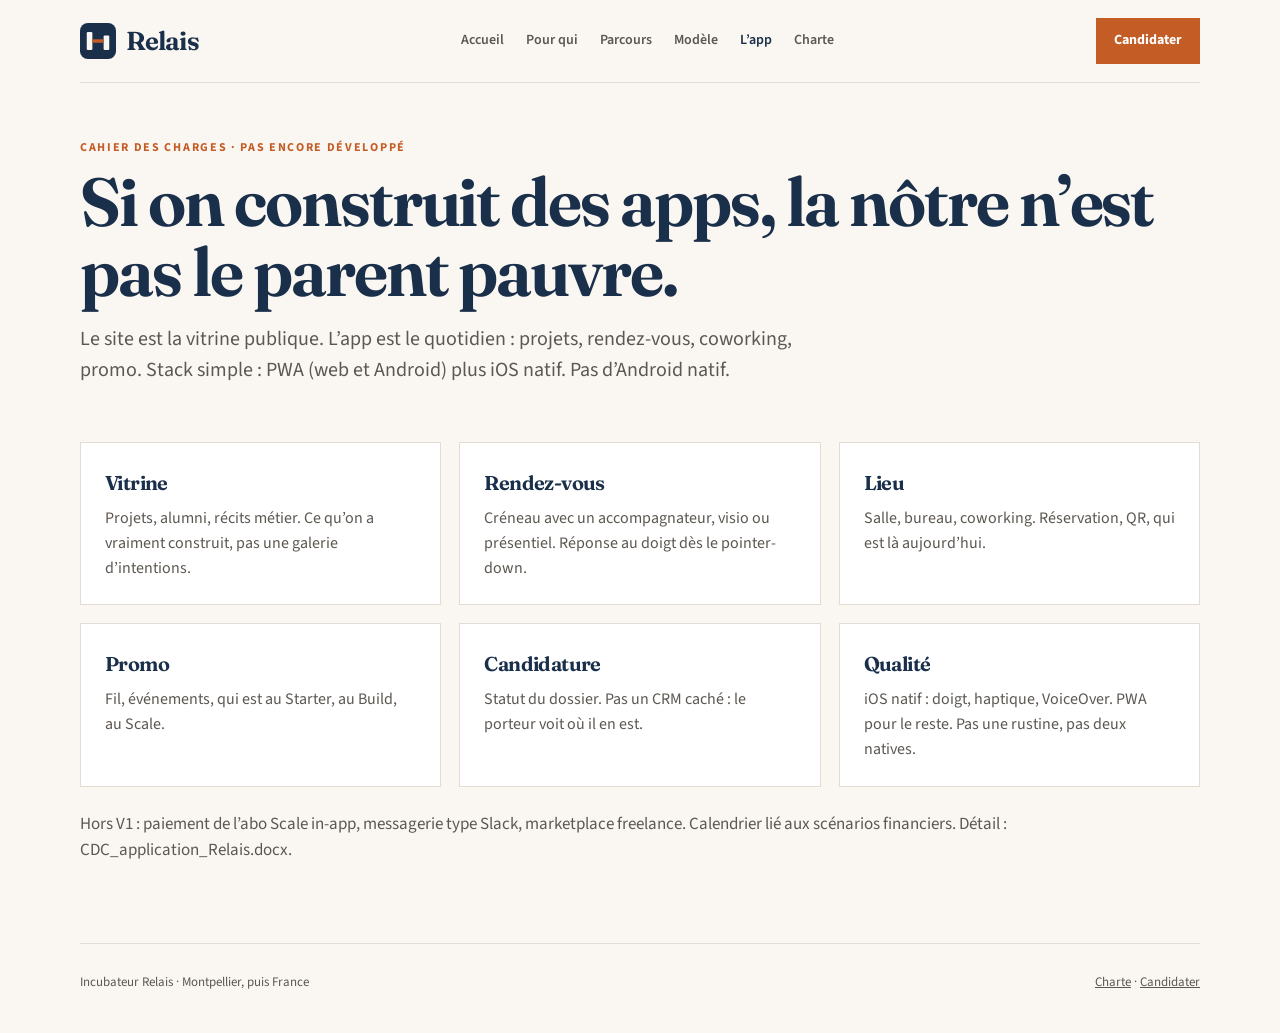
==== app.html @ b3f039ba "Site Incubateur Relais — vitrine, offre, modèle, candidater" ====
<!DOCTYPE html>
<html lang="fr">
<head>
  <meta charset="utf-8" />
  <meta name="viewport" content="width=device-width, initial-scale=1" />
  <title>L’application Relais</title>
  <meta name="description" content="Vitrine, rendez-vous, salles, vie de promo." />
  <link rel="preconnect" href="https://fonts.googleapis.com" />
  <link rel="preconnect" href="https://fonts.gstatic.com" crossorigin />
  <link href="https://fonts.googleapis.com/css2?family=Fraunces:opsz,wght@9..144,500;9..144,650&family=Source+Sans+3:wght@400;600;700&display=swap" rel="stylesheet" />
  <link rel="stylesheet" href="css/relais.css" />
  <link rel="icon" href="assets/logo.svg" type="image/svg+xml" />
</head>
<body>
  <div class="wrap">
    <header class="site-header">
      <a class="brand" href="index.html"><img src="assets/logo.svg" alt="" width="36" height="36" /><span>Relais</span></a>
      <button class="nav-toggle" type="button" aria-expanded="false" aria-controls="nav">Menu</button>
      <nav id="nav">
        <a href="index.html">Accueil</a>
        <a href="pour-qui.html">Pour qui</a>
        <a href="offre.html">Parcours</a>
        <a href="modele.html">Modèle</a>
        <a href="app.html" aria-current="page">L’app</a>
        <a href="charte.html">Charte</a>
      </nav>
      <a class="btn" href="candidater.html">Candidater</a>
    </header>

    <div class="page-hero">
      <p class="kicker">Cahier des charges · pas encore développé</p>
      <h1>Si on construit des apps, la nôtre n’est pas le parent pauvre.</h1>
      <p class="lede">Le site est la vitrine publique. L’app est le quotidien : projets, rendez-vous, coworking, promo. Stack simple : PWA (web et Android) plus iOS natif. Pas d’Android natif.</p>
    </div>
    <div class="grid-3" style="padding-bottom:24px;">
      <article class="card"><h3>Vitrine</h3><p>Projets, alumni, récits métier. Ce qu’on a vraiment construit, pas une galerie d’intentions.</p></article>
      <article class="card"><h3>Rendez-vous</h3><p>Créneau avec un accompagnateur, visio ou présentiel. Réponse au doigt dès le pointer-down.</p></article>
      <article class="card"><h3>Lieu</h3><p>Salle, bureau, coworking. Réservation, QR, qui est là aujourd’hui.</p></article>
      <article class="card"><h3>Promo</h3><p>Fil, événements, qui est au Starter, au Build, au Scale.</p></article>
      <article class="card"><h3>Candidature</h3><p>Statut du dossier. Pas un CRM caché : le porteur voit où il en est.</p></article>
      <article class="card"><h3>Qualité</h3><p>iOS natif : doigt, haptique, VoiceOver. PWA pour le reste. Pas une rustine, pas deux natives.</p></article>
    </div>
    <p class="muted" style="padding:0 0 80px;">Hors V1 : paiement de l’abo Scale in-app, messagerie type Slack, marketplace freelance. Calendrier lié aux scénarios financiers. Détail : CDC_application_Relais.docx.</p>
    
    <footer class="site-footer">
      <span>Incubateur Relais · Montpellier, puis France</span>
      <span><a href="charte.html">Charte</a> · <a href="candidater.html">Candidater</a></span>
    </footer>
  </div>
  <script src="js/relais.js"></script>
</body>
</html>
---- css/relais.css ----
:root {
  --navy: #1a2f4a;
  --navy-2: #243a58;
  --ink: #1c1917;
  --muted: #5c5751;
  --cream: #faf7f2;
  --paper: #f3eee6;
  --line: #e4dcd2;
  --accent: #c45c26;
  --accent-2: #a34a1c;
  --white: #ffffff;
  --sage: #2f5d50;
  --font-display: "Fraunces", "Times New Roman", serif;
  --font-text: "Source Sans 3", "Helvetica Neue", sans-serif;
  --max: 1120px;
  --ease: 160ms ease-out;
}
* { box-sizing: border-box; margin: 0; padding: 0; }
html { scroll-behavior: smooth; }
body {
  font-family: var(--font-text);
  color: var(--ink);
  background: var(--cream);
  line-height: 1.55;
  font-size: 17px;
}
img { max-width: 100%; display: block; }
a { color: inherit; }
.wrap { width: min(var(--max), calc(100% - 40px)); margin-inline: auto; }
.site-header {
  display: flex;
  justify-content: space-between;
  align-items: center;
  gap: 16px;
  padding: 18px 0;
  border-bottom: 1px solid var(--line);
  background: var(--cream);
  position: sticky;
  top: 0;
  z-index: 20;
}
.brand { display: flex; align-items: center; gap: 10px; text-decoration: none; color: var(--navy); }
.brand img { width: 36px; height: 36px; }
.brand span { font-family: var(--font-display); font-weight: 650; font-size: 26px; letter-spacing: -0.03em; }
nav { display: flex; gap: 22px; align-items: center; font-size: 14px; font-weight: 600; }
nav a { text-decoration: none; color: var(--muted); transition: color var(--ease); }
nav a:hover, nav a[aria-current="page"] { color: var(--navy); }
.nav-toggle { display: none; }
.btn {
  display: inline-block;
  background: var(--accent);
  color: var(--white);
  text-decoration: none;
  font-weight: 700;
  font-size: 14px;
  padding: 12px 18px;
  border: 0;
  cursor: pointer;
  transition: transform 100ms ease-out, background var(--ease);
}
.btn:hover { background: var(--accent-2); }
.btn:active { transform: scale(0.97); }
.btn.ghost { background: transparent; color: var(--navy); border: 1px solid var(--navy); }
.btn.ghost:hover { background: var(--navy); color: var(--cream); }
.hero { display: grid; grid-template-columns: 1.2fr 0.8fr; gap: 56px; padding: 72px 0 80px; align-items: center; }
h1, h2, h3 { font-family: var(--font-display); color: var(--navy); letter-spacing: -0.03em; font-weight: 650; }
h1 { font-size: clamp(40px, 5.5vw, 68px); line-height: 1.02; }
h2 { font-size: clamp(28px, 3.4vw, 42px); margin-bottom: 14px; }
h3 { font-size: 20px; margin-bottom: 8px; }
.kicker { color: var(--accent); font-size: 12px; font-weight: 700; letter-spacing: 0.14em; text-transform: uppercase; margin-bottom: 10px; }
.lede { margin-top: 18px; font-size: 20px; color: var(--muted); max-width: 36em; }
.panel {
  background: var(--navy);
  color: var(--cream);
  padding: 32px 28px;
  min-height: 280px;
  display: flex;
  flex-direction: column;
  justify-content: space-between;
  gap: 18px;
}
.panel small { color: #d7d0c6; font-size: 12px; letter-spacing: 0.1em; text-transform: uppercase; font-weight: 700; }
.strip { background: var(--navy); color: var(--cream); padding: 16px 0; font-size: 14px; }
.strip .wrap { display: flex; justify-content: space-between; gap: 12px; flex-wrap: wrap; }
section { padding: 80px 0; }
.grid-3 { display: grid; grid-template-columns: repeat(3, 1fr); gap: 18px; margin-top: 32px; }
.grid-2 { display: grid; grid-template-columns: 1fr 1fr; gap: 40px; align-items: start; }
.grid-4 { display: grid; grid-template-columns: repeat(4, 1fr); gap: 14px; margin-top: 32px; }
.card { background: var(--white); border: 1px solid var(--line); padding: 24px; }
.card p, .card li { color: var(--muted); font-size: 16px; }
.card ul { margin: 10px 0 0 18px; }
.who { background: var(--paper); }
table { width: 100%; border-collapse: collapse; font-size: 15px; }
th, td { text-align: left; padding: 12px 10px; border-bottom: 1px solid var(--line); vertical-align: top; }
th { color: var(--navy); font-size: 12px; letter-spacing: 0.08em; text-transform: uppercase; }
form { display: grid; gap: 12px; background: var(--white); border: 1px solid var(--line); padding: 28px; }
label { font-size: 13px; font-weight: 700; color: var(--navy); }
input, select, textarea {
  width: 100%; border: 1px solid var(--line); background: var(--cream);
  padding: 12px; font: inherit; color: var(--ink);
}
textarea { min-height: 110px; resize: vertical; }
.ok { display: none; background: var(--navy); color: var(--cream); padding: 16px; }
.swatch { height: 88px; margin-bottom: 10px; }
.swatch.line { border: 1px solid var(--line); }
.type-sample { padding: 20px 0; }
.type-sample .display { font-family: var(--font-display); font-size: 42px; color: var(--navy); letter-spacing: -0.03em; line-height: 1.05; }
.do-dont { display: grid; grid-template-columns: 1fr 1fr; gap: 18px; }
.rule { padding: 20px; border: 1px solid var(--line); background: var(--white); }
.rule strong { display: block; margin-bottom: 8px; color: var(--navy); }
.logo-row { display: flex; gap: 18px; flex-wrap: wrap; align-items: center; }
.logo-box { background: var(--white); border: 1px solid var(--line); padding: 28px; display: grid; place-items: center; min-width: 160px; }
.logo-box.dark { background: var(--navy); }
.site-footer {
  border-top: 1px solid var(--line);
  padding: 28px 0 40px;
  color: var(--muted);
  font-size: 13px;
  display: flex;
  justify-content: space-between;
  gap: 16px;
  flex-wrap: wrap;
}
.page-hero { padding: 56px 0 24px; }
.quote {
  font-family: var(--font-display);
  font-size: 28px;
  color: var(--navy);
  line-height: 1.2;
  letter-spacing: -0.03em;
}
.muted { color: var(--muted); }
.list-plain { margin: 12px 0 0 18px; color: var(--muted); }
.list-plain li { margin-bottom: 6px; }
@media (max-width: 860px) {
  .hero, .grid-3, .grid-2, .grid-4, .do-dont { grid-template-columns: 1fr; }
  nav { display: none; }
  .nav-toggle { display: inline-flex; background: transparent; border: 1px solid var(--navy); color: var(--navy); padding: 8px 12px; font: inherit; font-weight: 700; font-size: 13px; }
  .site-header.open nav {
    display: flex;
    flex-direction: column;
    position: absolute;
    top: 72px;
    left: 20px;
    right: 20px;
    background: var(--cream);
    border: 1px solid var(--line);
    padding: 16px;
    gap: 12px;
  }
}
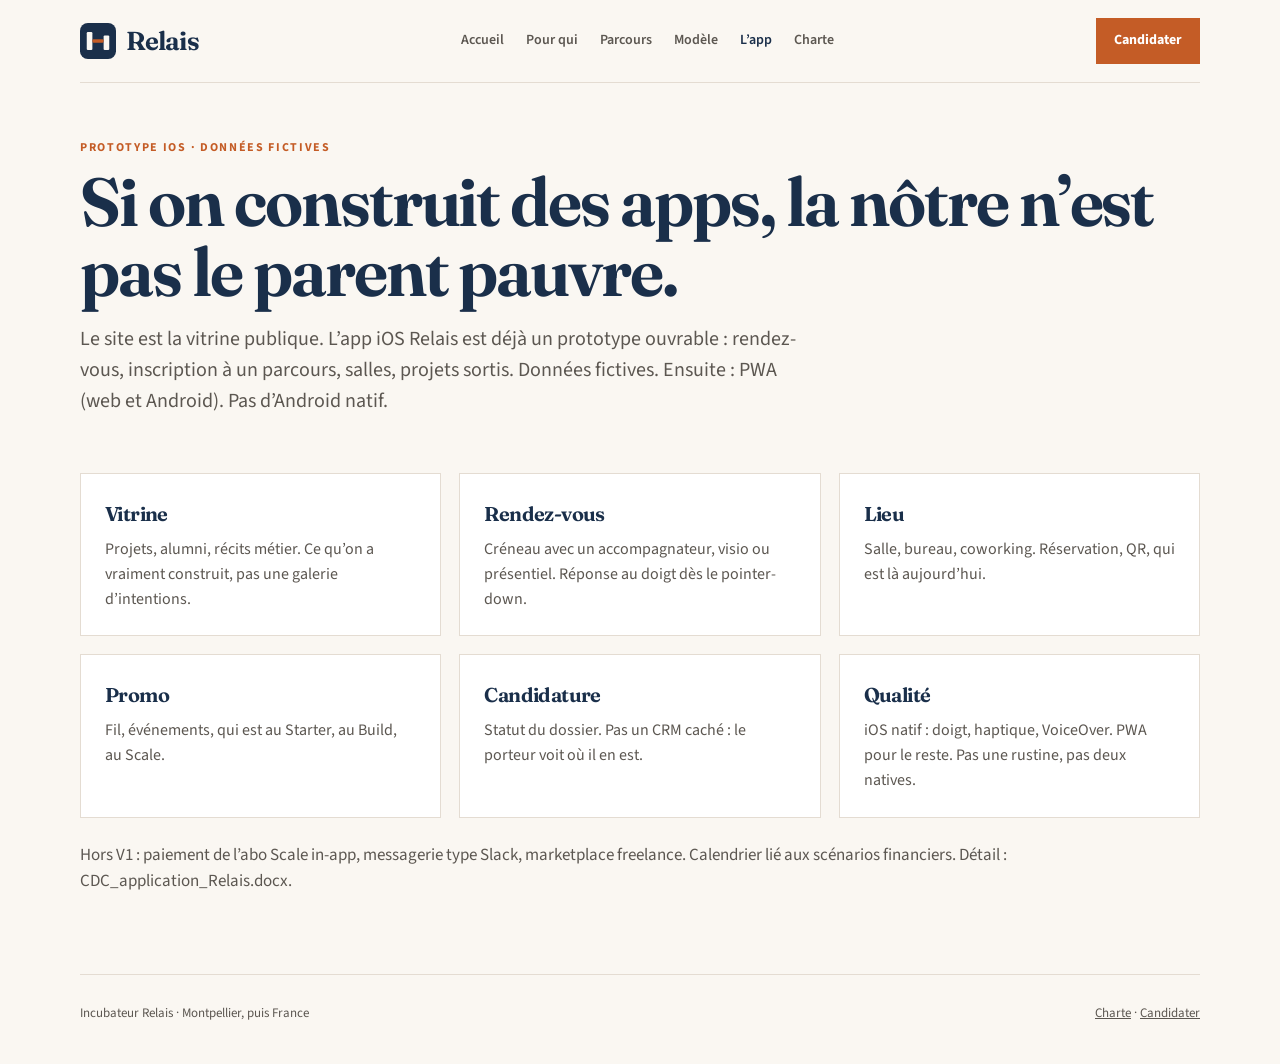
==== commit 7b0dd5e5: "Page app : proto iOS annoncé" ====
--- a/app.html
+++ b/app.html
@@ -28,9 +28,9 @@
     </header>
 
     <div class="page-hero">
-      <p class="kicker">Cahier des charges · pas encore développé</p>
+      <p class="kicker">Prototype iOS · données fictives</p>
       <h1>Si on construit des apps, la nôtre n’est pas le parent pauvre.</h1>
-      <p class="lede">Le site est la vitrine publique. L’app est le quotidien : projets, rendez-vous, coworking, promo. Stack simple : PWA (web et Android) plus iOS natif. Pas d’Android natif.</p>
+      <p class="lede">Le site est la vitrine publique. L’app iOS Relais est déjà un prototype ouvrable : rendez-vous, inscription à un parcours, salles, projets sortis. Données fictives. Ensuite : PWA (web et Android). Pas d’Android natif.</p>
     </div>
     <div class="grid-3" style="padding-bottom:24px;">
       <article class="card"><h3>Vitrine</h3><p>Projets, alumni, récits métier. Ce qu’on a vraiment construit, pas une galerie d’intentions.</p></article>
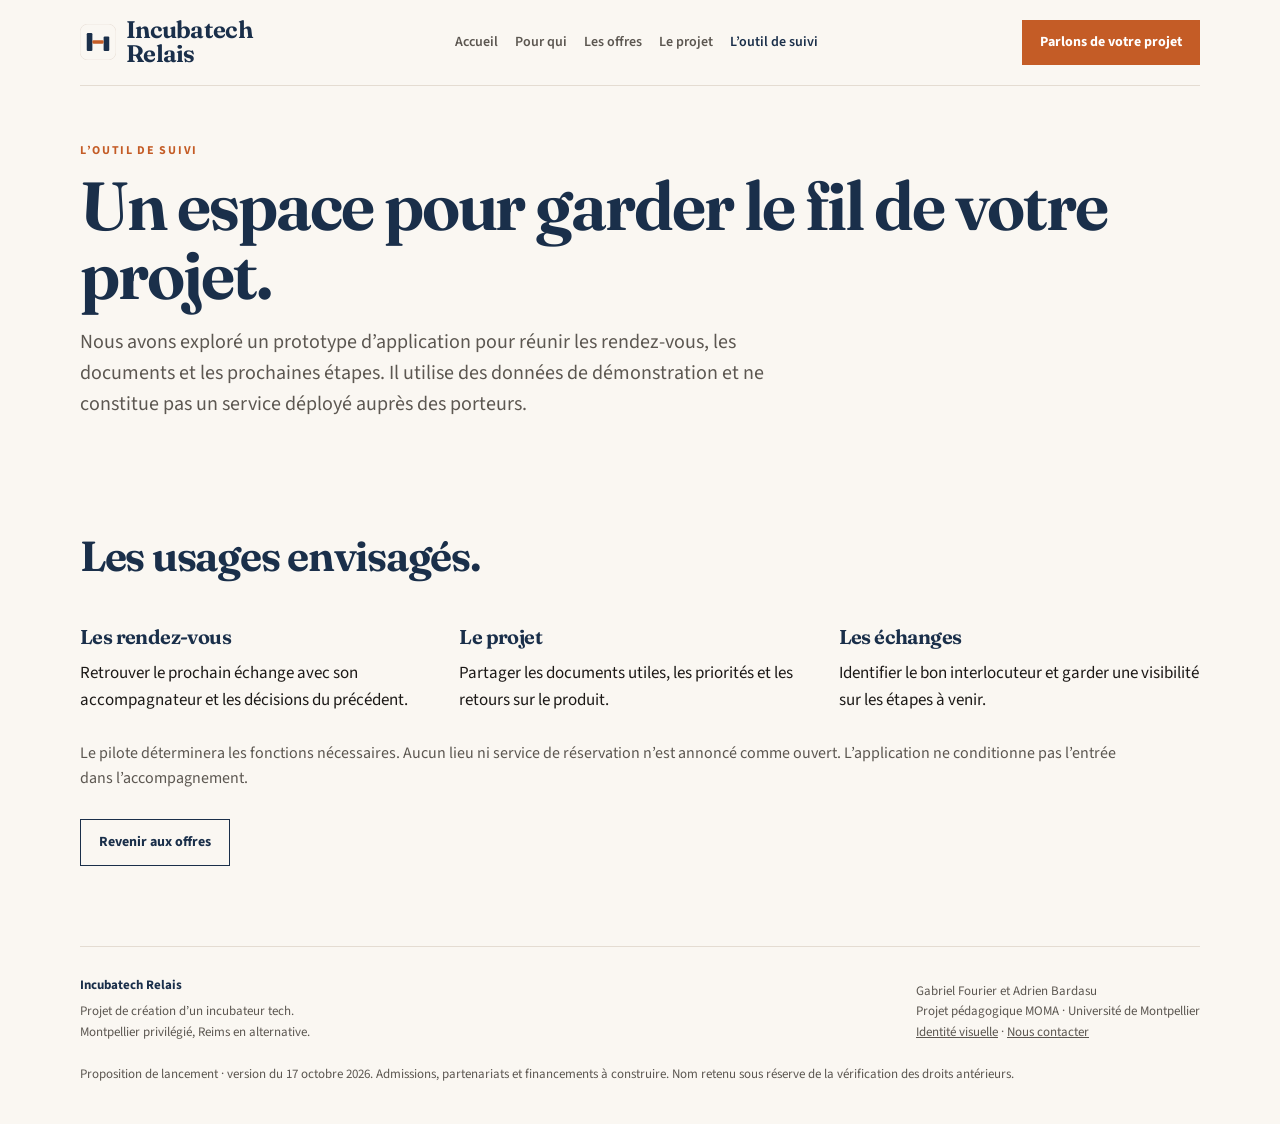
==== commit 15eb4dd1: "Harmoniser Incubatech Relais avec les offres et le pilote validés" ====
--- a/app.html
+++ b/app.html
@@ -1,52 +1,79 @@
-<!DOCTYPE html>
+<!doctype html>
 <html lang="fr">
 <head>
-  <meta charset="utf-8" />
-  <meta name="viewport" content="width=device-width, initial-scale=1" />
-  <title>L’application Relais</title>
-  <meta name="description" content="Vitrine, rendez-vous, salles, vie de promo." />
-  <link rel="preconnect" href="https://fonts.googleapis.com" />
-  <link rel="preconnect" href="https://fonts.gstatic.com" crossorigin />
-  <link href="https://fonts.googleapis.com/css2?family=Fraunces:opsz,wght@9..144,500;9..144,650&family=Source+Sans+3:wght@400;600;700&display=swap" rel="stylesheet" />
-  <link rel="stylesheet" href="css/relais.css" />
-  <link rel="icon" href="assets/logo.svg" type="image/svg+xml" />
+<meta charset="utf-8">
+<meta name="viewport" content="width=device-width, initial-scale=1">
+<title>L’outil de suivi — Incubatech Relais</title>
+<meta name="description" content="Un prototype exploratoire pour organiser les échanges et le suivi des projets.">
+<link rel="preconnect" href="https://fonts.googleapis.com">
+<link rel="preconnect" href="https://fonts.gstatic.com" crossorigin>
+<link href="https://fonts.googleapis.com/css2?family=Fraunces:opsz,wght@9..144,500;9..144,650&family=Source+Sans+3:wght@400;600;700&display=swap" rel="stylesheet">
+<link rel="stylesheet" href="css/relais.css">
+<link rel="icon" href="assets/logo.svg" type="image/svg+xml">
 </head>
 <body>
-  <div class="wrap">
-    <header class="site-header">
-      <a class="brand" href="index.html"><img src="assets/logo.svg" alt="" width="36" height="36" /><span>Relais</span></a>
-      <button class="nav-toggle" type="button" aria-expanded="false" aria-controls="nav">Menu</button>
-      <nav id="nav">
-        <a href="index.html">Accueil</a>
-        <a href="pour-qui.html">Pour qui</a>
-        <a href="offre.html">Parcours</a>
-        <a href="modele.html">Modèle</a>
-        <a href="app.html" aria-current="page">L’app</a>
-        <a href="charte.html">Charte</a>
-      </nav>
-      <a class="btn" href="candidater.html">Candidater</a>
-    </header>
-
-    <div class="page-hero">
-      <p class="kicker">Prototype iOS · données fictives</p>
-      <h1>Si on construit des apps, la nôtre n’est pas le parent pauvre.</h1>
-      <p class="lede">Le site est la vitrine publique. L’app iOS Relais est déjà un prototype ouvrable : rendez-vous, inscription à un parcours, salles, projets sortis. Données fictives. Ensuite : PWA (web et Android). Pas d’Android natif.</p>
-    </div>
-    <div class="grid-3" style="padding-bottom:24px;">
-      <article class="card"><h3>Vitrine</h3><p>Projets, alumni, récits métier. Ce qu’on a vraiment construit, pas une galerie d’intentions.</p></article>
-      <article class="card"><h3>Rendez-vous</h3><p>Créneau avec un accompagnateur, visio ou présentiel. Réponse au doigt dès le pointer-down.</p></article>
-      <article class="card"><h3>Lieu</h3><p>Salle, bureau, coworking. Réservation, QR, qui est là aujourd’hui.</p></article>
-      <article class="card"><h3>Promo</h3><p>Fil, événements, qui est au Starter, au Build, au Scale.</p></article>
-      <article class="card"><h3>Candidature</h3><p>Statut du dossier. Pas un CRM caché : le porteur voit où il en est.</p></article>
-      <article class="card"><h3>Qualité</h3><p>iOS natif : doigt, haptique, VoiceOver. PWA pour le reste. Pas une rustine, pas deux natives.</p></article>
-    </div>
-    <p class="muted" style="padding:0 0 80px;">Hors V1 : paiement de l’abo Scale in-app, messagerie type Slack, marketplace freelance. Calendrier lié aux scénarios financiers. Détail : CDC_application_Relais.docx.</p>
-    
-    <footer class="site-footer">
-      <span>Incubateur Relais · Montpellier, puis France</span>
-      <span><a href="charte.html">Charte</a> · <a href="candidater.html">Candidater</a></span>
-    </footer>
-  </div>
-  <script src="js/relais.js"></script>
+<a class="skip-link" href="#contenu">Aller au contenu</a>
+<div class="wrap">
+<header class="site-header">
+<a class="brand" href="index.html" aria-label="Incubatech Relais, accueil">
+<img src="assets/logo-on-cream.svg" alt="" width="36" height="36">
+<span>Incubatech<br>Relais</span>
+</a>
+<button class="nav-toggle" type="button" aria-expanded="false" aria-controls="nav">Menu</button>
+<nav id="nav" aria-label="Navigation principale">
+<a href="index.html">Accueil</a>
+<a href="pour-qui.html">Pour qui</a>
+<a href="offre.html">Les offres</a>
+<a href="modele.html">Le projet</a>
+<a href="app.html" aria-current="page">L’outil de suivi</a>
+</nav>
+<a class="btn header-cta" href="candidater.html">Parlons de votre projet</a>
+</header>
+</div>
+<main id="contenu">
+<div class="wrap page-hero">
+<p class="kicker">L’outil de suivi</p>
+<h1>Un espace pour garder le fil de votre projet.</h1>
+<p class="lede">Nous avons exploré un prototype d’application pour réunir les rendez-vous, les documents et les prochaines étapes. Il utilise des données de démonstration et ne constitue pas un service déployé auprès des porteurs.</p>
+</div>
+<section>
+<div class="wrap">
+<h2>Les usages envisagés.</h2>
+<div class="grid-3">
+<div>
+<h3>Les rendez-vous</h3>
+<p>Retrouver le prochain échange avec son accompagnateur et les décisions du précédent.</p>
+</div>
+<div>
+<h3>Le projet</h3>
+<p>Partager les documents utiles, les priorités et les retours sur le produit.</p>
+</div>
+<div>
+<h3>Les échanges</h3>
+<p>Identifier le bon interlocuteur et garder une visibilité sur les étapes à venir.</p>
+</div>
+</div>
+<p class="terms">Le pilote déterminera les fonctions nécessaires. Aucun lieu ni service de réservation n’est annoncé comme ouvert. L’application ne conditionne pas l’entrée dans l’accompagnement.</p>
+<div class="actions">
+<a class="btn ghost" href="offre.html">Revenir aux offres</a>
+</div>
+</div>
+</section>
+</main>
+<div class="wrap">
+<footer class="site-footer">
+<div>
+<strong>Incubatech Relais</strong>
+<p>Projet de création d’un incubateur tech.<br>Montpellier privilégié, Reims en alternative.</p>
+</div>
+<div>
+<p>Gabriel Fourier et Adrien Bardasu<br>Projet pédagogique MOMA · Université de Montpellier</p>
+<a href="charte.html">Identité visuelle</a> · <a href="candidater.html">Nous contacter</a>
+</div>
+<p class="footer-note">Proposition de lancement · version du 17 octobre 2026. Admissions, partenariats et financements à construire. Nom retenu sous réserve de la vérification des droits antérieurs.</p>
+</footer>
+</div>
+<script src="js/relais.js">
+</script>
 </body>
-</html>
+</html>
--- a/css/relais.css
+++ b/css/relais.css
@@ -149,3 +149,52 @@
     gap: 12px;
   }
 }
+/* Incubatech Relais — offers approved for the October 2026 pilot. */
+.brand { flex-shrink: 0; }
+.brand span { font-size: 24px; line-height: 1.02; }
+nav { gap: 17px; }
+.header-cta { white-space: nowrap; }
+main { min-height: 60vh; }
+section p + p { margin-top: 16px; }
+.actions { display: flex; gap: 12px; margin-top: 28px; flex-wrap: wrap; }
+.hero-quote { font-family: var(--font-display); font-size: 29px; line-height: 1.25; }
+.offer { border-top: 2px solid var(--accent); padding: 28px 0; }
+.offer h3 { font-size: 30px; }
+.price { font-family: var(--font-display); font-size: 40px; color: var(--navy); margin: 22px 0; }
+.price span { font-family: var(--font-text); font-size: 18px; }
+.offer ul { margin: 24px 0 24px 22px; }
+.offer li { margin: 10px 0; }
+.offer-end { color: var(--navy); font-weight: 600; }
+.terms { color: var(--muted); font-size: 16px; margin-top: 28px; max-width: 65em; }
+.text-link { display: inline-block; margin-top: 24px; color: var(--accent-2); font-weight: 600; text-underline-offset: 4px; overflow-wrap: anywhere; }
+.journey { display: grid; grid-template-columns: repeat(4,1fr); gap: 32px; margin-top: 44px; }
+.journey span { display: block; font-size: 40px; color: var(--accent); margin-bottom: 18px; }
+.journey h3 { font-size: 25px; }
+.table-scroll { overflow-x: auto; margin-top: 28px; }
+caption { text-align: left; color: var(--muted); padding-bottom: 16px; }
+.total { background: var(--paper); }
+.source, .form-help { font-size: 14px; color: var(--muted); }
+.source { margin-top: 24px; }
+.site-footer strong { color: var(--navy); }
+.site-footer p { margin-top: 6px; }
+.footer-note { flex-basis: 100%; max-width: 75em; }
+.skip-link { position: absolute; left: 20px; top: -100px; z-index: 100; padding: 12px; background: var(--navy); color: white; }
+.skip-link:focus { top: 12px; }
+:focus-visible { outline: 3px solid var(--sage); outline-offset: 4px; }
+@media (min-width: 861px) and (max-width: 1100px) { nav { gap: 10px; font-size: 13px; } .header-cta { font-size: 12px; padding: 12px; } .brand span { font-size: 22px; } }
+@media (max-width: 860px) {
+  .hero { padding: 48px 0 56px; gap: 32px; }
+  section { padding: 52px 0; }
+  .page-hero { padding-top: 40px; }
+  .brand span { font-size: 23px; }
+  .site-header { gap: 12px; }
+  .header-cta { display: none; }
+  .site-header.open nav { top: 100%; left: 0; right: 0; align-items: stretch; }
+  .journey { grid-template-columns: repeat(2,1fr); gap: 28px; }
+  .grid-2 { gap: 24px; }
+  .offers { gap: 0; }
+  .offer h3 { font-size: 27px; }
+  .table-scroll table { min-width: 560px; }
+  form { padding: 20px; }
+}
+@media (prefers-reduced-motion: reduce) { html { scroll-behavior: auto; } * { transition: none !important; } }
